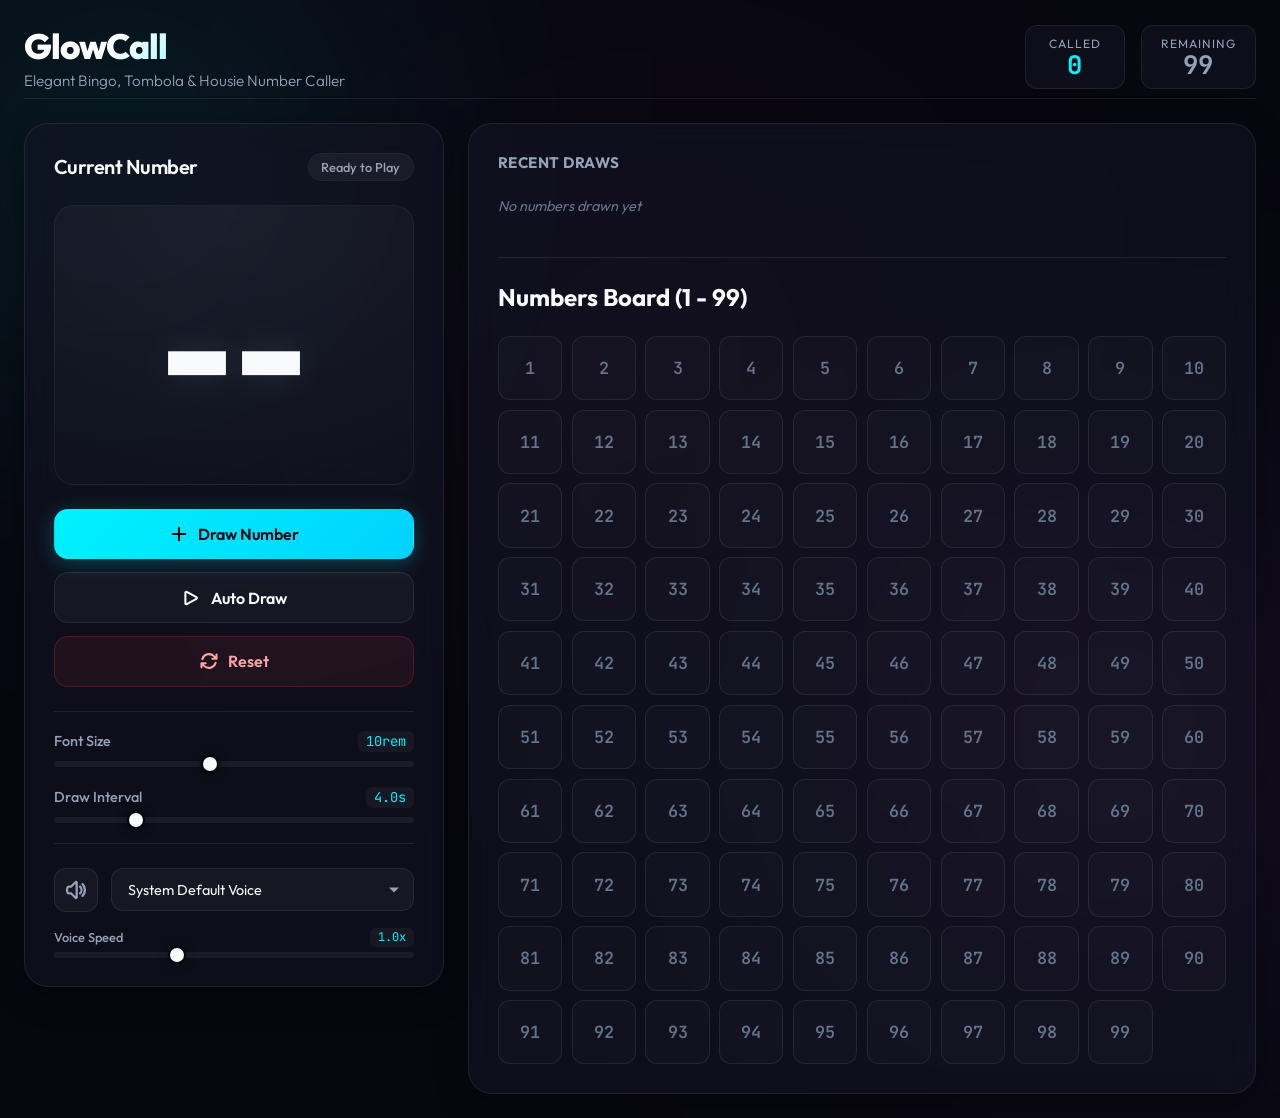
==== bingo-caller/index.html @ 555a2522 "Add files via upload" ====
<!DOCTYPE html>
<html lang="en">
<head>
  <meta charset="UTF-8">
  <meta name="viewport" content="width=device-width, initial-scale=1.0">
  <meta name="description" content="A premium, modern, glassmorphic numbers caller for Bingo, Tombola, and Housie. Choose numbers from 1 to 99 with custom font scaling, auto-drawing, and voice callers.">
  <title>Zareena's GlowCall - Premium Bingo & Tombola Caller</title>
  <link rel="preconnect" href="https://fonts.googleapis.com">
  <link rel="preconnect" href="https://fonts.gstatic.com" crossorigin>
  <link href="https://fonts.googleapis.com/css2?family=Outfit:wght@300;400;500;600;700;800&family=JetBrains+Mono:wght@400;700&display=swap" rel="stylesheet">
  <link rel="stylesheet" href="style.css">
  <script src="app.js" defer></script>
</head>
<body>
  <!-- Decorative background elements -->
  <div class="bg-glow bg-glow-1"></div>
  <div class="bg-glow bg-glow-2"></div>
  <div class="bg-glow bg-glow-3"></div>

  <div class="app-container">
    <header class="app-header">
      <div class="logo-area">
        <h1>GlowCall</h1>
        <p class="tagline">Elegant Bingo, Tombola & Housie Number Caller</p>
      </div>
      <div class="stats-panel">
        <div class="stat-box" id="stat-called-box">
          <span class="stat-label">Called</span>
          <span class="stat-value" id="stats-called">0</span>
        </div>
        <div class="stat-box" id="stat-remaining-box">
          <span class="stat-label">Remaining</span>
          <span class="stat-value" id="stats-remaining">99</span>
        </div>
      </div>
    </header>

    <main class="app-main">
      <!-- Main Caller View (Left Panel) -->
      <section class="panel caller-panel">
        <div class="panel-header">
          <h2>Current Number</h2>
          <span class="status-indicator" id="status-text">Ready to Play</span>
        </div>
        
        <!-- Big Number Display -->
        <div class="number-display-container">
          <div class="ripple-wave" id="ripple"></div>
          <div class="number-display" id="main-number" aria-live="polite">--</div>
        </div>

        <!-- Controls for drawing -->
        <div class="action-buttons">
          <button id="btn-draw" class="btn btn-primary" title="Draw next number">
            <svg viewBox="0 0 24 24" fill="none" stroke="currentColor" stroke-width="2.5" class="btn-icon">
              <path stroke-linecap="round" stroke-linejoin="round" d="M12 4.5v15m7.5-7.5h-15" />
            </svg>
            Draw Number
          </button>
          
          <button id="btn-auto" class="btn btn-secondary" title="Toggle automatic calling">
            <svg viewBox="0 0 24 24" fill="none" stroke="currentColor" stroke-width="2.5" class="btn-icon play-icon">
              <path stroke-linecap="round" stroke-linejoin="round" d="M5.25 5.653c0-.856.917-1.398 1.667-.986l11.54 6.348a1.125 1.125 0 010 1.971l-11.54 6.347a1.125 1.125 0 01-1.667-.985V5.653z" />
            </svg>
            <svg viewBox="0 0 24 24" fill="none" stroke="currentColor" stroke-width="2.5" class="btn-icon pause-icon hidden">
              <path stroke-linecap="round" stroke-linejoin="round" d="M15.75 5.25v13.5m-7.5-13.5v13.5" />
            </svg>
            <span id="auto-btn-label">Auto Draw</span>
          </button>

          <button id="btn-reset-trigger" class="btn btn-danger" title="Reset the board and clear history">
            <svg viewBox="0 0 24 24" fill="none" stroke="currentColor" stroke-width="2.5" class="btn-icon">
              <path stroke-linecap="round" stroke-linejoin="round" d="M16.023 9.348h4.992v-.001M2.985 19.644v-4.992m0 0h4.992m-4.993 0l3.181 3.183a8.25 8.25 0 0013.803-3.7M4.031 9.865a8.25 8.25 0 0113.803-3.7l3.181 3.182m0-4.991v4.99" />
            </svg>
            Reset
          </button>
        </div>

        <!-- Customizations (Sliders & Options) -->
        <div class="customization-group">
          <!-- Font Size Adjuster -->
          <div class="slider-control">
            <div class="slider-header">
              <label for="slider-font">Font Size</label>
              <span id="font-size-val" class="mono">10rem</span>
            </div>
            <input type="range" id="slider-font" min="4" max="18" step="0.5" value="10" aria-valuemin="4" aria-valuemax="18" aria-valuenow="10">
          </div>

          <!-- Auto Interval Adjuster -->
          <div class="slider-control">
            <div class="slider-header">
              <label for="slider-interval">Draw Interval</label>
              <span id="interval-val" class="mono">4.0s</span>
            </div>
            <input type="range" id="slider-interval" min="1" max="15" step="0.5" value="4" aria-valuemin="1" aria-valuemax="15" aria-valuenow="4">
          </div>
        </div>

        <!-- Voice Call Panel -->
        <div class="voice-panel">
          <div class="voice-row">
            <button id="btn-mute" class="btn-icon-only" aria-label="Toggle voice synthesis" title="Mute/Unmute voice calls">
              <svg viewBox="0 0 24 24" fill="none" stroke="currentColor" stroke-width="2.5" class="speaker-icon">
                <path stroke-linecap="round" stroke-linejoin="round" d="M19.114 5.636a9 9 0 010 12.728M16.463 8.288a5.25 5.25 0 010 7.424M6.75 8.25l4.72-4.72a.75.75 0 011.28.53v15.88a.75.75 0 01-1.28.53l-4.72-4.72H4.51c-.88 0-1.704-.507-1.938-1.354A9.01 9.01 0 012.25 12c0-.83.112-1.633.322-2.396C2.806 8.756 3.63 8.25 4.51 8.25H6.75z" />
              </svg>
              <svg viewBox="0 0 24 24" fill="none" stroke="currentColor" stroke-width="2.5" class="speaker-muted-icon hidden">
                <path stroke-linecap="round" stroke-linejoin="round" d="M17.25 9.75L19.5 12m0 0l2.25 2.25M19.5 12l2.25-2.25M19.5 12l-2.25 2.25m-10.5-6L4.03 5.67a.75.75 0 011.06-1.06l14.25 14.25a.75.75 0 11-1.06 1.06L13.5 15.187m-2.22 2.22L6.75 12.75H4.51c-.88 0-1.704-.507-1.938-1.354A9.01 9.01 0 012.25 12c0-.83.112-1.633.322-2.396C2.806 8.756 3.63 8.25 4.51 8.25H6.75v1.875M12.75 5.37v3.318M15 9.375a5.25 5.25 0 01.463 6.068" />
              </svg>
            </button>
            <div class="voice-selector-wrapper">
              <label for="select-voice" class="sr-only">Choose Caller Voice</label>
              <select id="select-voice" class="select-voice" aria-label="Select caller voice">
                <option value="">(Loading system voices...)</option>
              </select>
            </div>
          </div>
          <div class="slider-control compact">
            <div class="slider-header small">
              <label for="slider-rate">Voice Speed</label>
              <span id="rate-val" class="mono">1.0x</span>
            </div>
            <input type="range" id="slider-rate" min="0.5" max="2" step="0.1" value="1" aria-valuemin="0.5" aria-valuemax="2" aria-valuenow="1">
          </div>
        </div>
      </section>

      <!-- Grid and History View (Right Panel) -->
      <section class="panel board-panel">
        <!-- History Bar -->
        <div class="history-container">
          <h3>Recent Draws</h3>
          <div class="history-list" id="history-list">
            <span class="empty-history">No numbers drawn yet</span>
          </div>
        </div>

        <hr class="panel-divider">

        <!-- 1-99 Grid -->
        <div class="board-header">
          <h2>Numbers Board (1 - 99)</h2>
        </div>
        <div class="board-grid" id="board-grid" role="grid" aria-label="Bingo Board">
          <!-- Generated by JS -->
        </div>
      </section>
    </main>
  </div>

  <!-- Reset Confirmation Dialog -->
  <dialog id="dialog-confirm" class="confirm-dialog" closedby="any">
    <div class="dialog-content">
      <div class="dialog-icon-wrapper">
        <svg viewBox="0 0 24 24" fill="none" stroke="currentColor" stroke-width="2" class="dialog-icon">
          <path stroke-linecap="round" stroke-linejoin="round" d="M12 9v2m0 4h.01m-6.938 4h13.856c1.54 0 2.502-1.667 1.732-3L13.732 4c-.77-1.333-2.694-1.333-3.464 0L3.34 16c-.77 1.333.192 3 1.732 3z" />
        </svg>
      </div>
      <h3>Reset Game?</h3>
      <p>This will clear the current progress, called numbers, and history. You cannot undo this action.</p>
      <div class="dialog-buttons">
        <button id="btn-confirm-cancel" class="btn btn-outline">Cancel</button>
        <button id="btn-confirm-reset" class="btn btn-danger-solid">Yes, Reset Game</button>
      </div>
    </div>
  </dialog>
</body>
</html>
---- bingo-caller/style.css ----
/* Design System & Variables */
:root {
  --bg-primary: #070710;
  --bg-card: rgba(20, 20, 38, 0.55);
  --border-color: rgba(255, 255, 255, 0.08);
  --border-hover: rgba(255, 255, 255, 0.16);
  --color-text: #f8fafc;
  --color-text-dim: #94a3b8;
  --color-text-muted: #64748b;
  
  /* Color Palette */
  --accent-cyan: #00f2fe;
  --accent-cyan-rgb: 0, 242, 254;
  --accent-purple: #9d4edd;
  --accent-purple-rgb: 157, 78, 221;
  --accent-pink: #ff007f;
  --accent-emerald: #10b981;
  --accent-emerald-rgb: 16, 185, 129;
  --accent-red: #ef4444;
  --accent-red-solid: #dc2626;

  /* Fonts */
  --font-sans: 'Outfit', -apple-system, BlinkMacSystemFont, 'Segoe UI', Roboto, sans-serif;
  --font-mono: 'JetBrains Mono', monospace;

  /* Number Display Size */
  --display-font-size: 10rem;
}

/* Base resets & scrollbar */
* {
  box-sizing: border-box;
  margin: 0;
  padding: 0;
}

body {
  background-color: var(--bg-primary);
  color: var(--color-text);
  font-family: var(--font-sans);
  min-height: 100vh;
  position: relative;
  overflow-x: hidden;
  display: flex;
  justify-content: center;
  align-items: center;
  padding: 1.5rem;
}

/* Custom Scrollbar for modern feel */
::-webkit-scrollbar {
  width: 8px;
}
::-webkit-scrollbar-track {
  background: rgba(255, 255, 255, 0.02);
  border-radius: 8px;
}
::-webkit-scrollbar-thumb {
  background: rgba(255, 255, 255, 0.1);
  border-radius: 8px;
}
::-webkit-scrollbar-thumb:hover {
  background: rgba(255, 255, 255, 0.2);
}

/* Background Ambient Glows */
.bg-glow {
  position: fixed;
  border-radius: 50%;
  filter: blur(140px);
  z-index: -1;
  pointer-events: none;
  opacity: 0.25;
  mix-blend-mode: screen;
}

.bg-glow-1 {
  width: 500px;
  height: 500px;
  background: radial-gradient(circle, var(--accent-cyan) 0%, transparent 70%);
  top: -10%;
  left: -10%;
  animation: float-glow 25s infinite alternate ease-in-out;
}

.bg-glow-2 {
  width: 600px;
  height: 600px;
  background: radial-gradient(circle, var(--accent-purple) 0%, transparent 70%);
  bottom: -15%;
  right: -10%;
  animation: float-glow 30s infinite alternate-reverse ease-in-out;
}

.bg-glow-3 {
  width: 400px;
  height: 400px;
  background: radial-gradient(circle, var(--accent-pink) 0%, transparent 70%);
  top: 40%;
  left: 50%;
  transform: translate(-50%, -50%);
  opacity: 0.15;
}

@keyframes float-glow {
  0% {
    transform: translate(0, 0) scale(1);
  }
  100% {
    transform: translate(80px, 50px) scale(1.1);
  }
}

/* Layout Elements */
.app-container {
  width: 100%;
  max-width: 1400px;
  display: flex;
  flex-direction: column;
  gap: 1.5rem;
}

.app-header {
  display: flex;
  justify-content: space-between;
  align-items: center;
  flex-wrap: wrap;
  gap: 1rem;
  padding-bottom: 0.5rem;
  border-bottom: 1px solid var(--border-color);
}

.logo-area h1 {
  font-size: 2.2rem;
  font-weight: 800;
  letter-spacing: -1px;
  background: linear-gradient(135deg, #fff 30%, var(--accent-cyan) 100%);
  -webkit-background-clip: text;
  -webkit-text-fill-color: transparent;
}

.logo-area p {
  color: var(--color-text-dim);
  font-size: 0.95rem;
  margin-top: 0.2rem;
  font-weight: 300;
}

/* Stats Counter Row */
.stats-panel {
  display: flex;
  gap: 1rem;
}

.stat-box {
  background: var(--bg-card);
  backdrop-filter: blur(12px);
  -webkit-backdrop-filter: blur(12px);
  border: 1px solid var(--border-color);
  padding: 0.6rem 1.2rem;
  border-radius: 12px;
  display: flex;
  flex-direction: column;
  align-items: center;
  min-width: 100px;
  transition: border-color 0.3s ease, box-shadow 0.3s ease;
}

.stat-box:hover {
  border-color: rgba(var(--accent-cyan-rgb), 0.3);
}

.stat-label {
  font-size: 0.75rem;
  text-transform: uppercase;
  letter-spacing: 1px;
  color: var(--color-text-dim);
  margin-bottom: 0.1rem;
}

.stat-value {
  font-family: var(--font-mono);
  font-size: 1.6rem;
  font-weight: 700;
  color: var(--color-text);
  line-height: 1;
}

#stat-called-box .stat-value {
  color: var(--accent-cyan);
}

#stat-remaining-box .stat-value {
  color: var(--color-text-dim);
}

/* Main Dashboard Panel layout */
.app-main {
  display: grid;
  grid-template-columns: 420px 1fr;
  gap: 1.5rem;
  align-items: start;
}

/* Panel Styles */
.panel {
  background: var(--bg-card);
  backdrop-filter: blur(16px);
  -webkit-backdrop-filter: blur(16px);
  border: 1px solid var(--border-color);
  border-radius: 24px;
  padding: 1.8rem;
  display: flex;
  flex-direction: column;
  gap: 1.5rem;
  box-shadow: 0 8px 32px 0 rgba(0, 0, 0, 0.37);
  transition: border-color 0.3s ease;
}

.panel:hover {
  border-color: rgba(255, 255, 255, 0.12);
}

.panel-header {
  display: flex;
  justify-content: space-between;
  align-items: center;
}

.panel-header h2 {
  font-size: 1.25rem;
  font-weight: 600;
  color: var(--color-text);
  letter-spacing: -0.5px;
}

.status-indicator {
  font-size: 0.8rem;
  background: rgba(255, 255, 255, 0.05);
  padding: 0.3rem 0.8rem;
  border-radius: 20px;
  color: var(--color-text-dim);
  font-weight: 500;
  border: 1px solid rgba(255, 255, 255, 0.03);
}

.status-indicator.calling {
  color: var(--accent-cyan);
  background: rgba(var(--accent-cyan-rgb), 0.1);
  border-color: rgba(var(--accent-cyan-rgb), 0.2);
  animation: pulse-border 1.5s infinite;
}

.status-indicator.finished {
  color: var(--accent-emerald);
  background: rgba(var(--accent-emerald-rgb), 0.1);
  border-color: rgba(var(--accent-emerald-rgb), 0.2);
}

@keyframes pulse-border {
  0% { box-shadow: 0 0 0 0 rgba(var(--accent-cyan-rgb), 0.2); }
  70% { box-shadow: 0 0 0 6px rgba(var(--accent-cyan-rgb), 0); }
  100% { box-shadow: 0 0 0 0 rgba(var(--accent-cyan-rgb), 0); }
}

/* Number Display Card */
.number-display-container {
  position: relative;
  background: radial-gradient(100% 100% at 50% 0%, rgba(255, 255, 255, 0.05) 0%, rgba(255, 255, 255, 0.01) 100%);
  border: 1px solid rgba(255, 255, 255, 0.05);
  border-radius: 20px;
  height: 280px;
  display: flex;
  justify-content: center;
  align-items: center;
  overflow: hidden;
}

.number-display {
  font-family: var(--font-sans);
  font-weight: 800;
  font-size: var(--display-font-size);
  line-height: 1;
  color: var(--color-text);
  text-shadow: 0 0 40px rgba(255, 255, 255, 0.1);
  transition: transform 0.15s cubic-bezier(0.175, 0.885, 0.32, 1.275);
  z-index: 2;
}

.number-display.pulse {
  animation: scale-pop 0.4s cubic-bezier(0.175, 0.885, 0.32, 1.275);
  color: #fff;
  text-shadow: 0 0 50px var(--accent-cyan), 0 0 20px rgba(var(--accent-cyan-rgb), 0.5);
}

@keyframes scale-pop {
  0% { transform: scale(0.6); opacity: 0; }
  50% { transform: scale(1.15); }
  100% { transform: scale(1); opacity: 1; }
}

/* Decorative ripple effect behind drawn numbers */
.ripple-wave {
  position: absolute;
  width: 140px;
  height: 140px;
  border-radius: 50%;
  background: radial-gradient(circle, rgba(var(--accent-cyan-rgb), 0.15) 0%, transparent 70%);
  opacity: 0;
  z-index: 1;
  transform: scale(0.5);
  pointer-events: none;
}

.ripple-wave.animate {
  animation: ripple-out 0.6s cubic-bezier(0.1, 0.8, 0.3, 1) forwards;
}

@keyframes ripple-out {
  0% { transform: scale(0.5); opacity: 1; }
  100% { transform: scale(3.5); opacity: 0; }
}

/* Button Layouts */
.action-buttons {
  display: grid;
  grid-template-columns: 1fr;
  gap: 0.8rem;
}

.btn {
  font-family: var(--font-sans);
  display: inline-flex;
  align-items: center;
  justify-content: center;
  gap: 0.6rem;
  padding: 0.9rem 1.5rem;
  font-weight: 600;
  font-size: 1rem;
  border-radius: 14px;
  cursor: pointer;
  transition: all 0.25s cubic-bezier(0.4, 0, 0.2, 1);
  border: 1px solid transparent;
  outline: none;
  user-select: none;
}

.btn-icon {
  width: 20px;
  height: 20px;
}

/* Button Types styling */
.btn-primary {
  background: linear-gradient(135deg, var(--accent-cyan) 0%, #00d2ff 100%);
  color: #070710;
  box-shadow: 0 4px 20px rgba(0, 242, 254, 0.25);
}

.btn-primary:hover {
  transform: translateY(-2px);
  box-shadow: 0 6px 24px rgba(0, 242, 254, 0.35);
}

.btn-primary:active {
  transform: translateY(0);
}

.btn-secondary {
  background: rgba(255, 255, 255, 0.04);
  color: var(--color-text);
  border-color: var(--border-color);
}

.btn-secondary:hover {
  background: rgba(255, 255, 255, 0.08);
  border-color: var(--border-hover);
  transform: translateY(-2px);
}

.btn-secondary:active {
  transform: translateY(0);
}

.btn-secondary.active-state {
  background: rgba(var(--accent-purple-rgb), 0.15);
  border-color: rgba(var(--accent-purple-rgb), 0.4);
  color: #fff;
  box-shadow: 0 0 15px rgba(var(--accent-purple-rgb), 0.15);
}

.btn-secondary.active-state:hover {
  background: rgba(var(--accent-purple-rgb), 0.25);
  border-color: rgba(var(--accent-purple-rgb), 0.6);
}

.btn-danger {
  background: rgba(239, 68, 68, 0.08);
  color: #fca5a5;
  border-color: rgba(239, 68, 68, 0.2);
}

.btn-danger:hover {
  background: rgba(239, 68, 68, 0.15);
  border-color: rgba(239, 68, 68, 0.3);
  color: #ef4444;
  transform: translateY(-2px);
}

.btn-danger:active {
  transform: translateY(0);
}

.btn-outline {
  background: transparent;
  color: var(--color-text-dim);
  border: 1px solid var(--border-color);
}

.btn-outline:hover {
  background: rgba(255, 255, 255, 0.05);
  color: var(--color-text);
}

.btn-danger-solid {
  background: var(--accent-red-solid);
  color: #fff;
}

.btn-danger-solid:hover {
  background: #b91c1c;
}

/* Custom Controls (Sliders) */
.customization-group {
  display: flex;
  flex-direction: column;
  gap: 1.2rem;
  padding: 1.2rem 0;
  border-top: 1px solid var(--border-color);
  border-bottom: 1px solid var(--border-color);
}

.slider-control {
  display: flex;
  flex-direction: column;
  gap: 0.6rem;
}

.slider-header {
  display: flex;
  justify-content: space-between;
  align-items: center;
}

.slider-header label {
  font-size: 0.9rem;
  font-weight: 500;
  color: var(--color-text-dim);
}

.mono {
  font-family: var(--font-mono);
  font-size: 0.85rem;
  background: rgba(255, 255, 255, 0.04);
  padding: 0.1rem 0.5rem;
  border-radius: 6px;
  color: var(--accent-cyan);
}

/* Custom HTML5 Range Styling */
input[type="range"] {
  -webkit-appearance: none;
  appearance: none;
  width: 100%;
  height: 6px;
  background: rgba(255, 255, 255, 0.06);
  border-radius: 3px;
  outline: none;
  transition: background 0.3s;
}

input[type="range"]:hover {
  background: rgba(255, 255, 255, 0.1);
}

input[type="range"]::-webkit-slider-thumb {
  -webkit-appearance: none;
  appearance: none;
  width: 18px;
  height: 18px;
  border-radius: 50%;
  background: var(--color-text);
  cursor: pointer;
  border: 2px solid var(--bg-primary);
  box-shadow: 0 0 10px rgba(0, 0, 0, 0.5);
  transition: transform 0.1s, background-color 0.2s;
}

input[type="range"]::-webkit-slider-thumb:hover {
  transform: scale(1.2);
  background: var(--accent-cyan);
}

input[type="range"]::-moz-range-thumb {
  width: 18px;
  height: 18px;
  border-radius: 50%;
  background: var(--color-text);
  cursor: pointer;
  border: 2px solid var(--bg-primary);
  box-shadow: 0 0 10px rgba(0, 0, 0, 0.5);
  transition: transform 0.1s, background-color 0.2s;
}

input[type="range"]::-moz-range-thumb:hover {
  transform: scale(1.2);
  background: var(--accent-cyan);
}

/* Voice Settings Panel */
.voice-panel {
  display: flex;
  flex-direction: column;
  gap: 1rem;
}

.voice-row {
  display: flex;
  align-items: center;
  gap: 0.8rem;
}

.btn-icon-only {
  background: rgba(255, 255, 255, 0.04);
  border: 1px solid var(--border-color);
  color: var(--color-text-dim);
  width: 44px;
  height: 44px;
  border-radius: 12px;
  display: flex;
  align-items: center;
  justify-content: center;
  cursor: pointer;
  transition: all 0.2s;
  flex-shrink: 0;
}

.btn-icon-only:hover {
  background: rgba(255, 255, 255, 0.08);
  color: var(--color-text);
  border-color: var(--border-hover);
}

.btn-icon-only svg {
  width: 22px;
  height: 22px;
}

.voice-selector-wrapper {
  flex-grow: 1;
  position: relative;
}

.select-voice {
  width: 100%;
  background: rgba(255, 255, 255, 0.04);
  border: 1px solid var(--border-color);
  border-radius: 12px;
  padding: 0.7rem 1rem;
  color: var(--color-text);
  font-family: var(--font-sans);
  font-size: 0.9rem;
  outline: none;
  cursor: pointer;
  transition: all 0.2s;
  appearance: none;
  -webkit-appearance: none;
}

.select-voice:hover {
  background: rgba(255, 255, 255, 0.07);
  border-color: var(--border-hover);
}

/* Custom indicator inside select-voice wrapper */
.voice-selector-wrapper::after {
  content: "";
  position: absolute;
  right: 15px;
  top: 50%;
  transform: translateY(-50%);
  width: 0;
  height: 0;
  border-left: 5px solid transparent;
  border-right: 5px solid transparent;
  border-top: 5px solid var(--color-text-dim);
  pointer-events: none;
}

.slider-control.compact {
  gap: 0.3rem;
}

.slider-header.small label {
  font-size: 0.8rem;
}

.slider-header.small .mono {
  font-size: 0.75rem;
}

/* Board Panel (Right Column) styling */
.board-panel {
  flex-grow: 1;
}

/* History Slider / Shelf styling */
.history-container {
  display: flex;
  flex-direction: column;
  gap: 0.8rem;
}

.history-container h3 {
  font-size: 0.95rem;
  text-transform: uppercase;
  letter-spacing: 0.5px;
  color: var(--color-text-dim);
}

.history-list {
  display: flex;
  gap: 0.8rem;
  min-height: 48px;
  align-items: center;
  overflow-x: auto;
  padding-bottom: 0.4rem;
}

.empty-history {
  color: var(--color-text-muted);
  font-size: 0.9rem;
  font-style: italic;
}

/* History chips */
.history-chip {
  background: rgba(255, 255, 255, 0.03);
  border: 1px solid var(--border-color);
  font-family: var(--font-mono);
  font-weight: 700;
  font-size: 1.1rem;
  width: 44px;
  height: 44px;
  border-radius: 10px;
  display: flex;
  align-items: center;
  justify-content: center;
  flex-shrink: 0;
  color: var(--color-text-dim);
  transition: all 0.4s ease;
  opacity: 1;
  scale: 1;
}

/* Animation using starting-style when a chip is prepended to history */
@starting-style {
  .history-chip {
    opacity: 0;
    scale: 0.3;
  }
}

/* highlight first item in history */
.history-chip:first-of-type {
  color: var(--accent-cyan);
  border-color: rgba(var(--accent-cyan-rgb), 0.4);
  background: rgba(var(--accent-cyan-rgb), 0.1);
  box-shadow: 0 0 10px rgba(var(--accent-cyan-rgb), 0.1);
}

.panel-divider {
  border: 0;
  height: 1px;
  background: var(--border-color);
}

.board-header {
  display: flex;
  justify-content: space-between;
  align-items: center;
}

/* 1-99 Grid Styling */
.board-grid {
  display: grid;
  grid-template-columns: repeat(10, 1fr);
  gap: 0.6rem;
}

.num-chip {
  background: rgba(255, 255, 255, 0.02);
  border: 1px solid var(--border-color);
  font-family: var(--font-mono);
  font-size: 1.05rem;
  font-weight: 600;
  aspect-ratio: 1;
  border-radius: 12px;
  display: flex;
  align-items: center;
  justify-content: center;
  cursor: default;
  user-select: none;
  color: var(--color-text-muted);
  transition: all 0.4s cubic-bezier(0.16, 1, 0.3, 1);
}

.num-chip.called {
  background: radial-gradient(100% 100% at 50% 0%, rgba(var(--accent-cyan-rgb), 0.15) 0%, rgba(var(--accent-purple-rgb), 0.15) 100%);
  border-color: rgba(var(--accent-cyan-rgb), 0.5);
  color: #fff;
  font-weight: 700;
  box-shadow: 0 0 12px rgba(var(--accent-cyan-rgb), 0.15);
  transform: scale(1.02);
}

.num-chip.just-called {
  animation: num-call-pop 0.5s cubic-bezier(0.175, 0.885, 0.32, 1.275) forwards;
  z-index: 10;
}

@keyframes num-call-pop {
  0% {
    transform: scale(0.6);
    box-shadow: 0 0 0 0 rgba(var(--accent-cyan-rgb), 0.7);
    border-color: var(--accent-cyan);
    background: var(--accent-cyan);
    color: #070710;
  }
  40% {
    transform: scale(1.3);
    box-shadow: 0 0 20px 8px rgba(var(--accent-cyan-rgb), 0.4);
    border-color: var(--accent-cyan);
    background: var(--accent-cyan);
    color: #070710;
  }
  100% {
    transform: scale(1.02);
    background: radial-gradient(100% 100% at 50% 0%, rgba(var(--accent-cyan-rgb), 0.15) 0%, rgba(var(--accent-purple-rgb), 0.15) 100%);
    border-color: rgba(var(--accent-cyan-rgb), 0.5);
    color: #fff;
    box-shadow: 0 0 12px rgba(var(--accent-cyan-rgb), 0.15);
  }
}

/* Utilities */
.hidden {
  display: none !important;
}

.sr-only {
  position: absolute;
  width: 1px;
  height: 1px;
  padding: 0;
  margin: -1px;
  overflow: hidden;
  clip: rect(0, 0, 0, 0);
  white-space: nowrap;
  border: 0;
}

/* Confirm Dialog Styling */
.confirm-dialog {
  margin: auto;
  border: 1px solid var(--border-color);
  border-radius: 20px;
  background: #0d0d1e;
  padding: 2rem;
  color: var(--color-text);
  max-width: 400px;
  box-shadow: 0 20px 50px rgba(0, 0, 0, 0.6);
  opacity: 0;
  transform: translateY(20px);
  transition: 
    opacity 0.3s ease,
    transform 0.3s ease,
    overlay 0.3s ease allow-discrete,
    display 0.3s ease allow-discrete;
  transition-behavior: allow-discrete;
}

.confirm-dialog[open] {
  opacity: 1;
  transform: translateY(0);
}

@starting-style {
  .confirm-dialog[open] {
    opacity: 0;
    transform: translateY(20px);
  }
}

.confirm-dialog::backdrop {
  background: rgba(0, 0, 0, 0.7);
  backdrop-filter: blur(8px);
  opacity: 0;
  transition: opacity 0.3s ease, overlay 0.3s ease allow-discrete, display 0.3s ease allow-discrete;
  transition-behavior: allow-discrete;
}

.confirm-dialog[open]::backdrop {
  opacity: 1;
}

@starting-style {
  .confirm-dialog[open]::backdrop {
    opacity: 0;
  }
}

.dialog-content {
  display: flex;
  flex-direction: column;
  align-items: center;
  text-align: center;
  gap: 1rem;
}

.dialog-icon-wrapper {
  background: rgba(239, 68, 68, 0.1);
  color: var(--accent-red);
  padding: 0.8rem;
  border-radius: 50%;
  display: flex;
  justify-content: center;
  align-items: center;
}

.dialog-icon {
  width: 32px;
  height: 32px;
}

.dialog-content h3 {
  font-size: 1.4rem;
  font-weight: 700;
}

.dialog-content p {
  font-size: 0.95rem;
  color: var(--color-text-dim);
  line-height: 1.5;
}

.dialog-buttons {
  margin-top: 0.5rem;
  display: grid;
  grid-template-columns: 1fr 1fr;
  gap: 0.8rem;
  width: 100%;
}

/* Responsiveness Rules */
@media (max-width: 1100px) {
  .app-main {
    grid-template-columns: 1fr;
  }
  
  .caller-panel {
    max-width: 600px;
    margin: 0 auto;
    width: 100%;
  }
}

@media (max-width: 768px) {
  body {
    padding: 1rem;
  }
  
  .app-header {
    flex-direction: column;
    align-items: flex-start;
    gap: 1rem;
  }
  
  .stats-panel {
    width: 100%;
  }
  
  .stat-box {
    flex-grow: 1;
  }
  
  .board-grid {
    grid-template-columns: repeat(8, 1fr);
    gap: 0.4rem;
  }

  .num-chip {
    font-size: 0.95rem;
  }
}

@media (max-width: 480px) {
  .board-grid {
    grid-template-columns: repeat(5, 1fr);
  }
  
  .action-buttons {
    grid-template-columns: 1fr;
  }
  
  .num-chip {
    font-size: 0.9rem;
  }
}

/* Respect user preferences for reduced motion */
@media (prefers-reduced-motion: reduce) {
  .bg-glow-1, .bg-glow-2 {
    animation: none;
  }
  
  .number-display.pulse {
    animation: none;
  }
  
  .ripple-wave.animate {
    animation: none;
  }
  
  .num-chip.called {
    animation: none;
    transform: none;
  }
  
  .num-chip.just-called {
    animation: none;
  }
  
  .btn:hover {
    transform: none;
  }
}
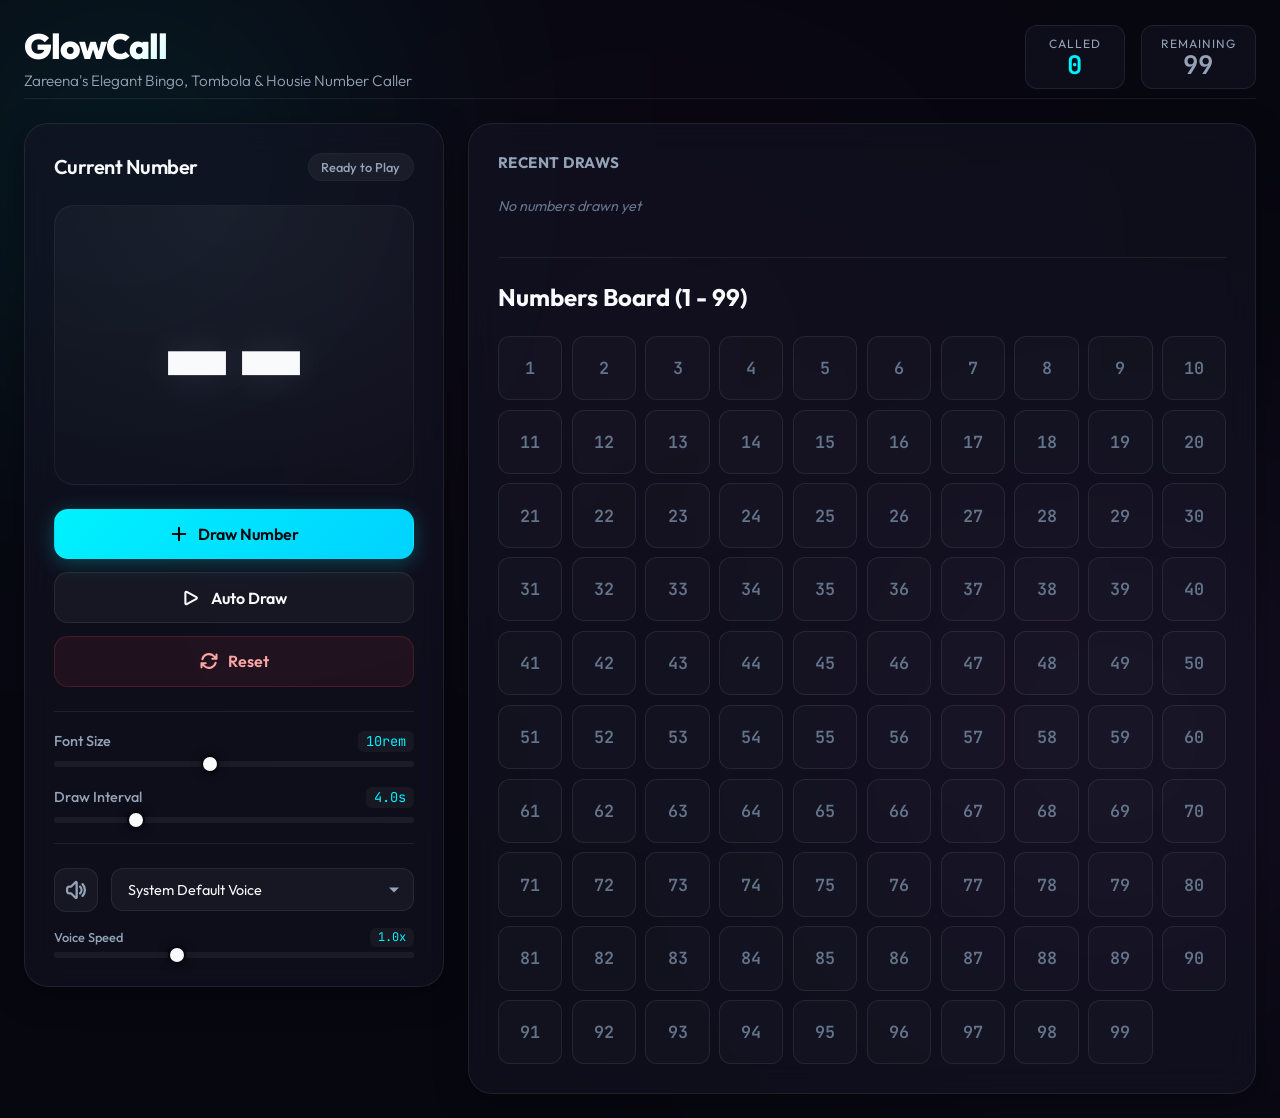
==== commit 4b05cb95: "Update tagline to include 'Zareena's'" ====
--- a/bingo-caller/index.html
+++ b/bingo-caller/index.html
@@ -21,7 +21,7 @@
     <header class="app-header">
       <div class="logo-area">
         <h1>GlowCall</h1>
-        <p class="tagline">Elegant Bingo, Tombola & Housie Number Caller</p>
+        <p class="tagline">Zareena's Elegant Bingo, Tombola & Housie Number Caller</p>
       </div>
       <div class="stats-panel">
         <div class="stat-box" id="stat-called-box">
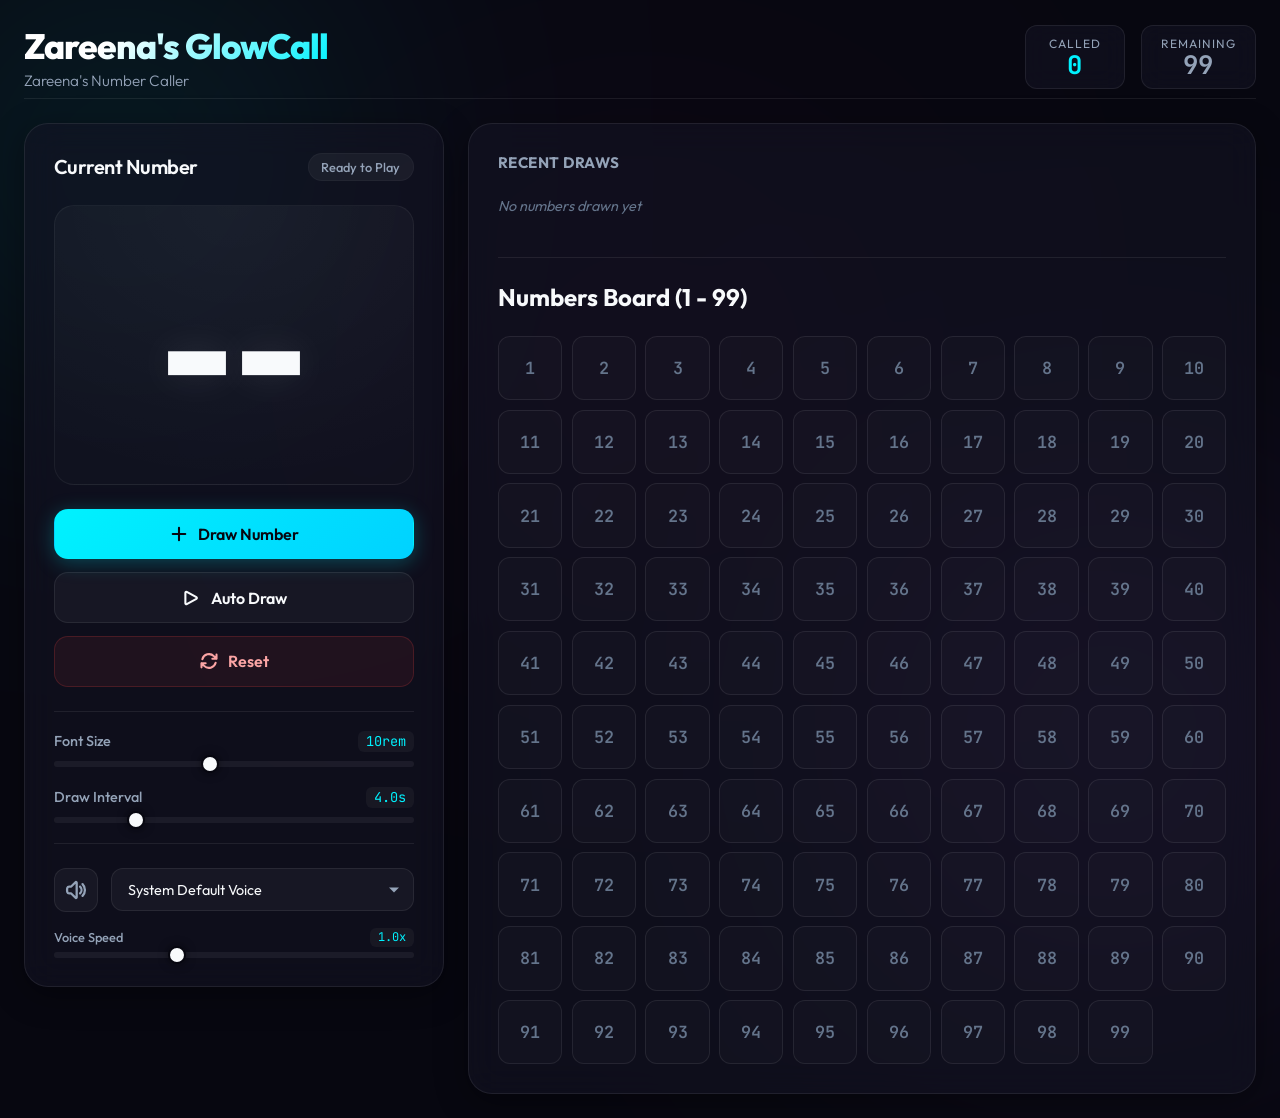
==== commit 2c3023e6: "Update header title and tagline in index.html" ====
--- a/bingo-caller/index.html
+++ b/bingo-caller/index.html
@@ -20,8 +20,8 @@
   <div class="app-container">
     <header class="app-header">
       <div class="logo-area">
-        <h1>GlowCall</h1>
-        <p class="tagline">Zareena's Elegant Bingo, Tombola & Housie Number Caller</p>
+        <h1>Zareena's GlowCall</h1>
+        <p class="tagline">Zareena's Number Caller</p>
       </div>
       <div class="stats-panel">
         <div class="stat-box" id="stat-called-box">
